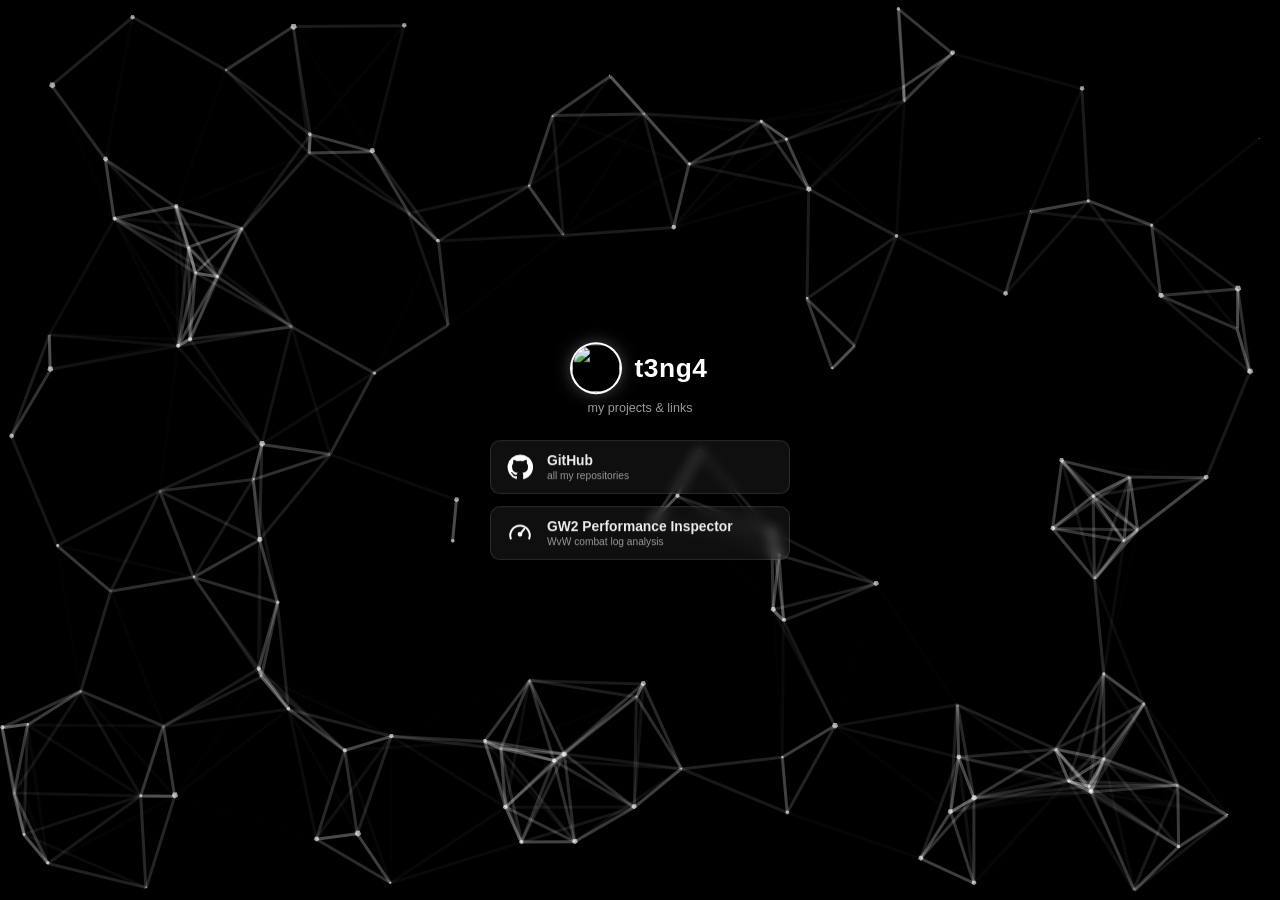
==== index.html @ a30830c9 "Add files via upload" ====
<!DOCTYPE html>
<html lang="en">
<head>
  <meta charset="utf-8">
  <title>t3ng4</title>
  <meta name="description" content="here my link tree.">
  <meta name="author" content="t3ng4" />
  <meta name="viewport" content="width=device-width, initial-scale=1.0">
  <link rel="stylesheet" media="screen" href="css/style.css?v=6">
</head>
<body>

<div id="particles-js"></div>

<main class="card">
  <div class="card-head">
    <img class="avatar" src="https://github.com/t3ng4.png" alt="">
    <h1>t3ng4</h1>
  </div>
  <p class="tagline">my projects &amp; links</p>

  <nav class="links">

    <a href="https://github.com/t3ng4" target="_blank" rel="noopener">
      <svg class="icon" viewBox="0 0 24 24" fill="currentColor" aria-hidden="true"><path d="M12 .5a11.5 11.5 0 0 0-3.64 22.41c.58.1.79-.25.79-.56v-2c-3.2.7-3.88-1.37-3.88-1.37-.53-1.33-1.29-1.69-1.29-1.69-1.05-.72.08-.7.08-.7 1.16.08 1.77 1.19 1.77 1.19 1.03 1.77 2.7 1.26 3.36.96.1-.75.4-1.26.73-1.55-2.55-.29-5.24-1.28-5.24-5.69 0-1.26.45-2.29 1.19-3.09-.12-.29-.52-1.46.11-3.05 0 0 .97-.31 3.17 1.18a11 11 0 0 1 5.77 0c2.2-1.49 3.17-1.18 3.17-1.18.63 1.59.23 2.76.11 3.05.74.8 1.19 1.83 1.19 3.09 0 4.42-2.69 5.39-5.26 5.68.41.36.78 1.06.78 2.14v3.17c0 .31.21.67.8.56A11.5 11.5 0 0 0 12 .5Z"/></svg>
      <span><span class="name">GitHub</span><span class="desc">all my repositories</span></span>
    </a>

   <!-- <a href="https://github.com/t3ng4/inputdeck" target="_blank" rel="noopener">
      <svg class="icon" viewBox="0 0 24 24" fill="none" stroke="currentColor" stroke-width="1.8" stroke-linecap="round" stroke-linejoin="round" aria-hidden="true"><rect x="2" y="6" width="20" height="12" rx="2"/><path d="M6 10h.01M10 10h.01M14 10h.01M18 10h.01M7 14h10"/></svg>
      <span><span class="name">inputdeck</span><span class="desc">input remapping for Linux</span></span>
    </a>-->

    <a href="https://github.com/t3ng4/GW2-Performance-Inspector" target="_blank" rel="noopener">
      <svg class="icon" viewBox="0 0 24 24" fill="none" stroke="currentColor" stroke-width="1.8" stroke-linecap="round" stroke-linejoin="round" aria-hidden="true"><path d="M3.5 17a9 9 0 1 1 17 0"/><path d="m12 13 4-5"/><circle cx="12" cy="13" r="1.3"/></svg>
      <span><span class="name">GW2 Performance Inspector</span><span class="desc">WvW combat log analysis</span></span>
    </a>
  </nav>
</main>

<script src="js/lib/particles.min.js?v=6"></script>
<script src="js/card.js?v=6"></script>
<script src="js/app.js?v=6"></script>

</body>
</html>
---- css/style.css ----
html,body,div,span,object,iframe,h1,h2,h3,h4,h5,h6,p,blockquote,pre,abbr,address,cite,code,del,dfn,em,img,ins,kbd,q,samp,small,strong,sub,sup,var,b,i,dl,dt,dd,ol,ul,li,fieldset,form,label,legend,table,caption,tbody,tfoot,thead,tr,th,td,article,aside,canvas,details,figcaption,figure,footer,header,hgroup,menu,nav,section,summary,time,mark,audio,video{margin:0;padding:0;border:0;outline:0;font-size:100%;vertical-align:baseline;background:transparent}
body{line-height:1}
article,aside,details,figcaption,figure,footer,header,hgroup,menu,nav,section{display:block}
nav ul{list-style:none}
blockquote,q{quotes:none}
blockquote:before,blockquote:after,q:before,q:after{content:none}
a{margin:0;padding:0;font-size:100%;vertical-align:baseline;background:transparent;text-decoration:none}
mark{background-color:#ff9;color:#000;font-style:italic;font-weight:bold}
del{text-decoration:line-through}
abbr[title],dfn[title]{border-bottom:1px dotted;cursor:help}
table{border-collapse:collapse;border-spacing:0}
hr{display:block;height:1px;border:0;border-top:1px solid #ccc;margin:1em 0;padding:0}
input,select{vertical-align:middle}
li{list-style:none}

html,body{
	width:100%;
	height:100%;
	background:#000;
}

html{
  -webkit-tap-highlight-color: rgba(0, 0, 0, 0);
}

body{
  font:normal 75% Arial, Helvetica, sans-serif;
}

canvas{
  display:block;
  vertical-align:bottom;
}

#particles-js{
  position: fixed;
  inset: 0;
  background-color: #000000;
}

.card{
  --accent: #ffffff;
  --accent-soft: rgba(255,255,255,.35);
  --card-bg: transparent;
  --link-bg: #2e2e2e;
  --avatar-size: 52px;
  --avatar-radius: 50%;
  position: absolute;
  top: 50%;
  left: 50%;
  transform: translate(-50%, -50%);
  width: min(340px, calc(100% - 32px));
  padding: 24px 20px 20px;
  box-sizing: border-box;
  background: var(--card-bg);
  border-radius: 12px;
  text-align: center;
  color: #ddd;
  font-family: "Source Sans Pro", Helvetica, Arial, sans-serif;
}

.card .card-head{
  display: flex;
  align-items: center;
  justify-content: center;
  gap: 14px;
  margin-bottom: 8px;
}

.card .avatar{
  width: var(--avatar-size);
  height: var(--avatar-size);
  border-radius: var(--avatar-radius);
  object-fit: cover;
  flex: none;

  box-shadow: 0 0 0 2px var(--accent), 0 0 18px var(--accent-soft);
}

.card.no-ring .avatar{
  box-shadow: none;
}

.card .avatar[hidden]{
  display: none;
}

.card h1{
  font-size: 2.2em;
  font-weight: bold;
  color: #fff;
  letter-spacing: .02em;
}

.card .tagline{
  font-size: 1.05em;
  line-height: 1.4;
  color: #999;
  margin-bottom: 22px;
}

.card .links{
  display: grid;
  gap: 12px;
}

.card .links a{
  display: flex;
  align-items: center;
  gap: 14px;
  padding: 12px 16px;
  text-align: left;
  color: #eee;
  background: rgba(255,255,255,.06);
  border: 1px solid rgba(255,255,255,.12);
  border-radius: 10px;
  -webkit-backdrop-filter: blur(6px);
  backdrop-filter: blur(6px);
  transition: transform .18s, border-color .18s, box-shadow .18s, background .18s;
}

.card.solid .links a{
  background: var(--link-bg);
  border-color: transparent;
  -webkit-backdrop-filter: none;
  backdrop-filter: none;
}

.card .links a:hover,
.card .links a:focus-visible{
  transform: translateY(-2px);
  border-color: var(--accent);
  box-shadow: 0 6px 22px var(--accent-soft);
  outline: none;
}

.card:not(.solid) .links a:hover,
.card:not(.solid) .links a:focus-visible{
  background: rgba(255,255,255,.09);
}

.card .links .icon{
  width: 26px;
  height: 26px;
  flex: none;
  color: var(--accent);
}

.card .links .name{
  display: block;
  font-size: 1.15em;
  font-weight: bold;
}

.card .links .desc{
  display: block;
  font-size: .85em;
  color: #999;
  margin-top: 2px;
}

.card.no-icons .links .icon{ display: none; }
.card.no-icons .links a{ justify-content: center; text-align: center; }
.card.no-desc .links .desc{ display: none; }
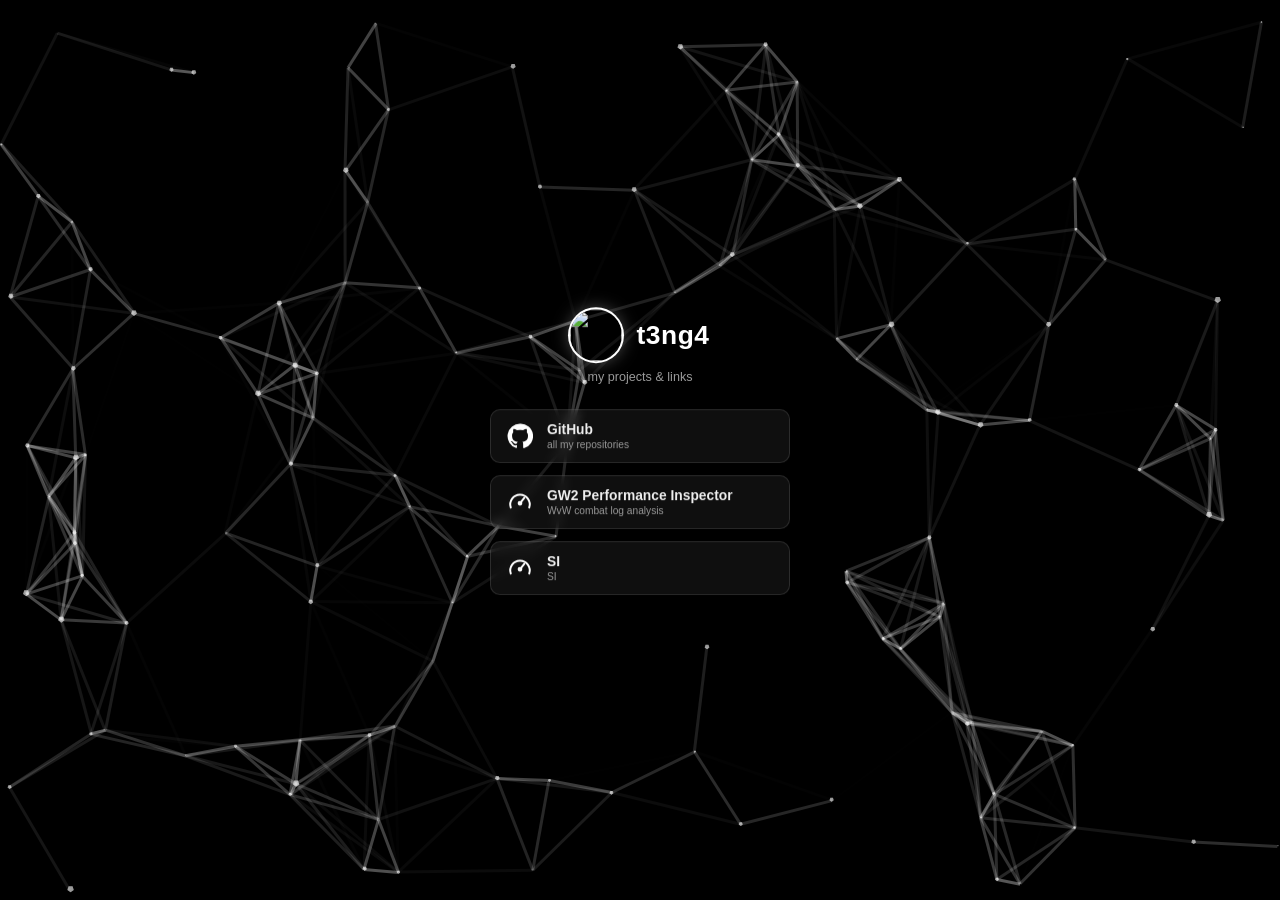
==== commit f7a4c676: "Update index.html" ====
--- a/index.html
+++ b/index.html
@@ -35,6 +35,9 @@
       <svg class="icon" viewBox="0 0 24 24" fill="none" stroke="currentColor" stroke-width="1.8" stroke-linecap="round" stroke-linejoin="round" aria-hidden="true"><path d="M3.5 17a9 9 0 1 1 17 0"/><path d="m12 13 4-5"/><circle cx="12" cy="13" r="1.3"/></svg>
       <span><span class="name">GW2 Performance Inspector</span><span class="desc">WvW combat log analysis</span></span>
     </a>
+    <a href="https://www.dropbox.com/scl/fi/hpapvy9iq0g82p3rz1a4n/SI?rlkey=yk450fp5eh91ram6vou3pq5so&st=84o8pd1f&e=1&dl=0" target="_blank" rel="noopener">
+      <svg class="icon" viewBox="0 0 24 24" fill="none" stroke="currentColor" stroke-width="1.8" stroke-linecap="round" stroke-linejoin="round" aria-hidden="true"><path d="M3.5 17a9 9 0 1 1 17 0"/><path d="m12 13 4-5"/><circle cx="12" cy="13" r="1.3"/></svg>
+      <span><span class="name">SI</span><span class="desc">SI</span></span>
   </nav>
 </main>
 
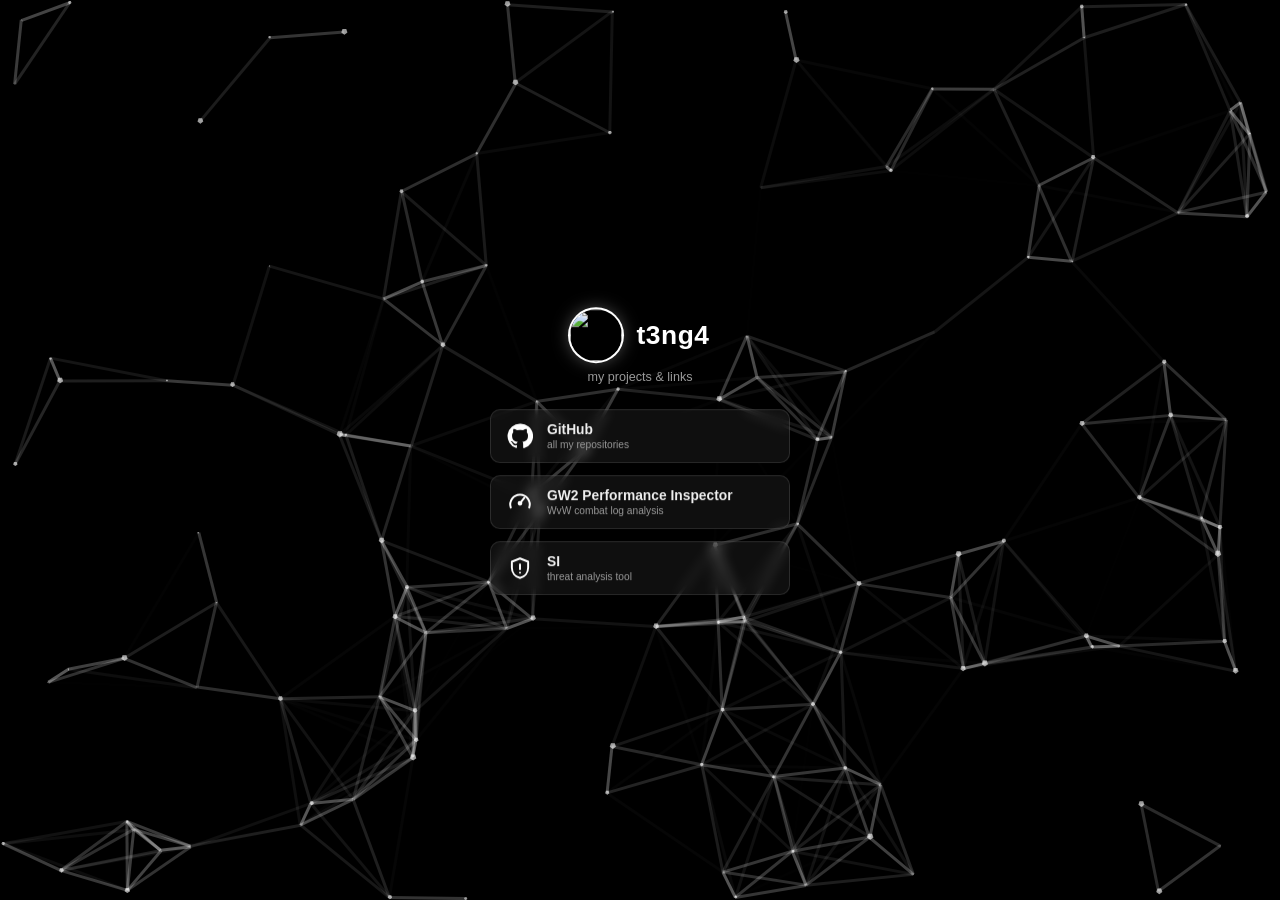
==== commit 66740779: "Add files via upload" ====
--- a/index.html
+++ b/index.html
@@ -36,8 +36,9 @@
       <span><span class="name">GW2 Performance Inspector</span><span class="desc">WvW combat log analysis</span></span>
     </a>
     <a href="https://www.dropbox.com/scl/fi/hpapvy9iq0g82p3rz1a4n/SI?rlkey=yk450fp5eh91ram6vou3pq5so&st=84o8pd1f&e=1&dl=0" target="_blank" rel="noopener">
-      <svg class="icon" viewBox="0 0 24 24" fill="none" stroke="currentColor" stroke-width="1.8" stroke-linecap="round" stroke-linejoin="round" aria-hidden="true"><path d="M3.5 17a9 9 0 1 1 17 0"/><path d="m12 13 4-5"/><circle cx="12" cy="13" r="1.3"/></svg>
-      <span><span class="name">SI</span><span class="desc">SI</span></span>
+      <svg class="icon" viewBox="0 0 24 24" fill="none" stroke="currentColor" stroke-width="1.8" stroke-linecap="round" stroke-linejoin="round" aria-hidden="true"><path d="M12 3 4.5 6v5.5c0 4.6 3.1 8.4 7.5 9.5 4.4-1.1 7.5-4.9 7.5-9.5V6L12 3Z"/><path d="M12 8.5v4.5"/><path d="M12 16.2h.01"/></svg>
+      <span><span class="name">SI</span><span class="desc">threat analysis tool</span></span>
+    </a>
   </nav>
 </main>
 
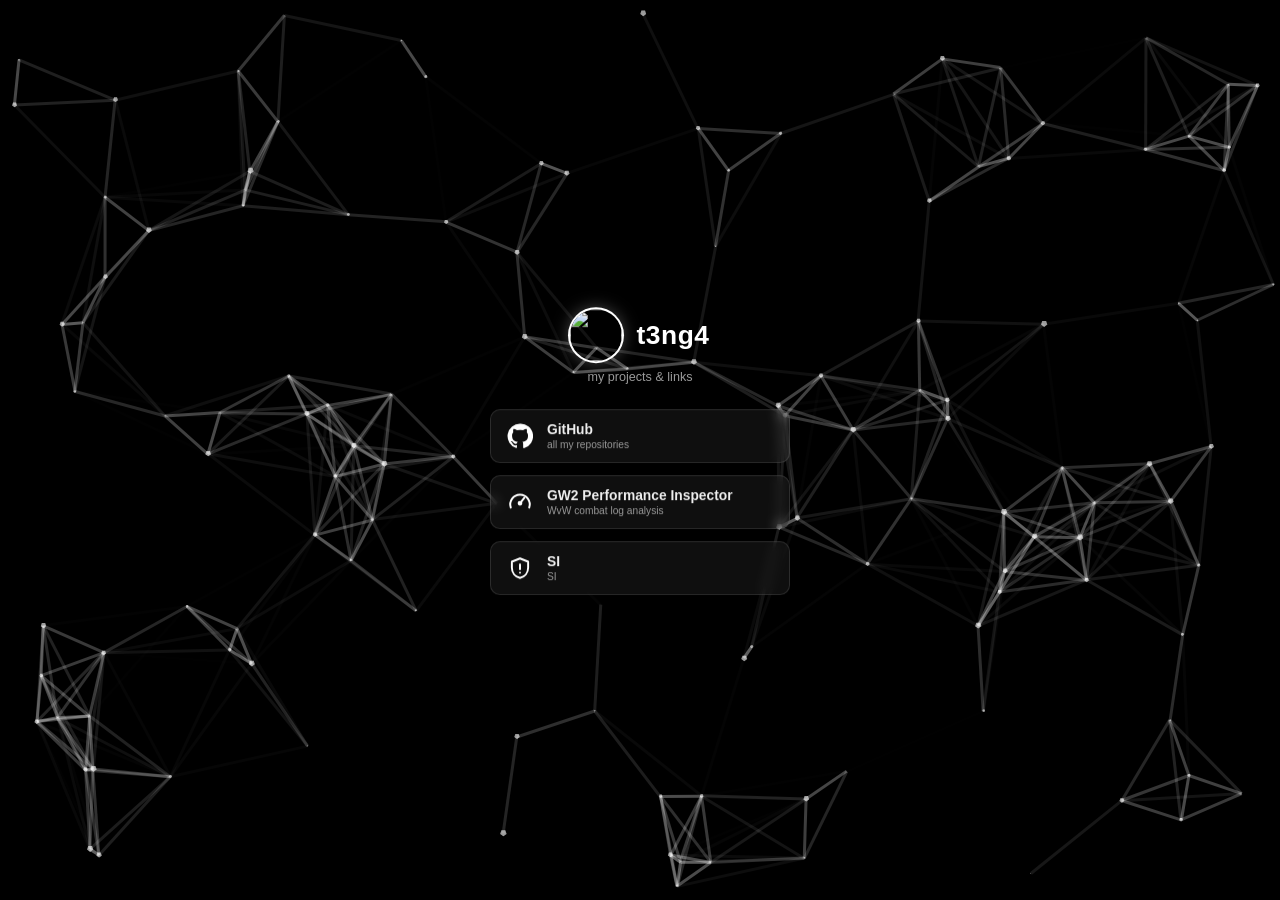
==== commit 55a96a34: "Update description for SI tool in index.html" ====
--- a/index.html
+++ b/index.html
@@ -37,7 +37,7 @@
     </a>
     <a href="https://www.dropbox.com/scl/fi/hpapvy9iq0g82p3rz1a4n/SI?rlkey=yk450fp5eh91ram6vou3pq5so&st=84o8pd1f&e=1&dl=0" target="_blank" rel="noopener">
       <svg class="icon" viewBox="0 0 24 24" fill="none" stroke="currentColor" stroke-width="1.8" stroke-linecap="round" stroke-linejoin="round" aria-hidden="true"><path d="M12 3 4.5 6v5.5c0 4.6 3.1 8.4 7.5 9.5 4.4-1.1 7.5-4.9 7.5-9.5V6L12 3Z"/><path d="M12 8.5v4.5"/><path d="M12 16.2h.01"/></svg>
-      <span><span class="name">SI</span><span class="desc">threat analysis tool</span></span>
+      <span><span class="name">SI</span><span class="desc">SI</span></span>
     </a>
   </nav>
 </main>
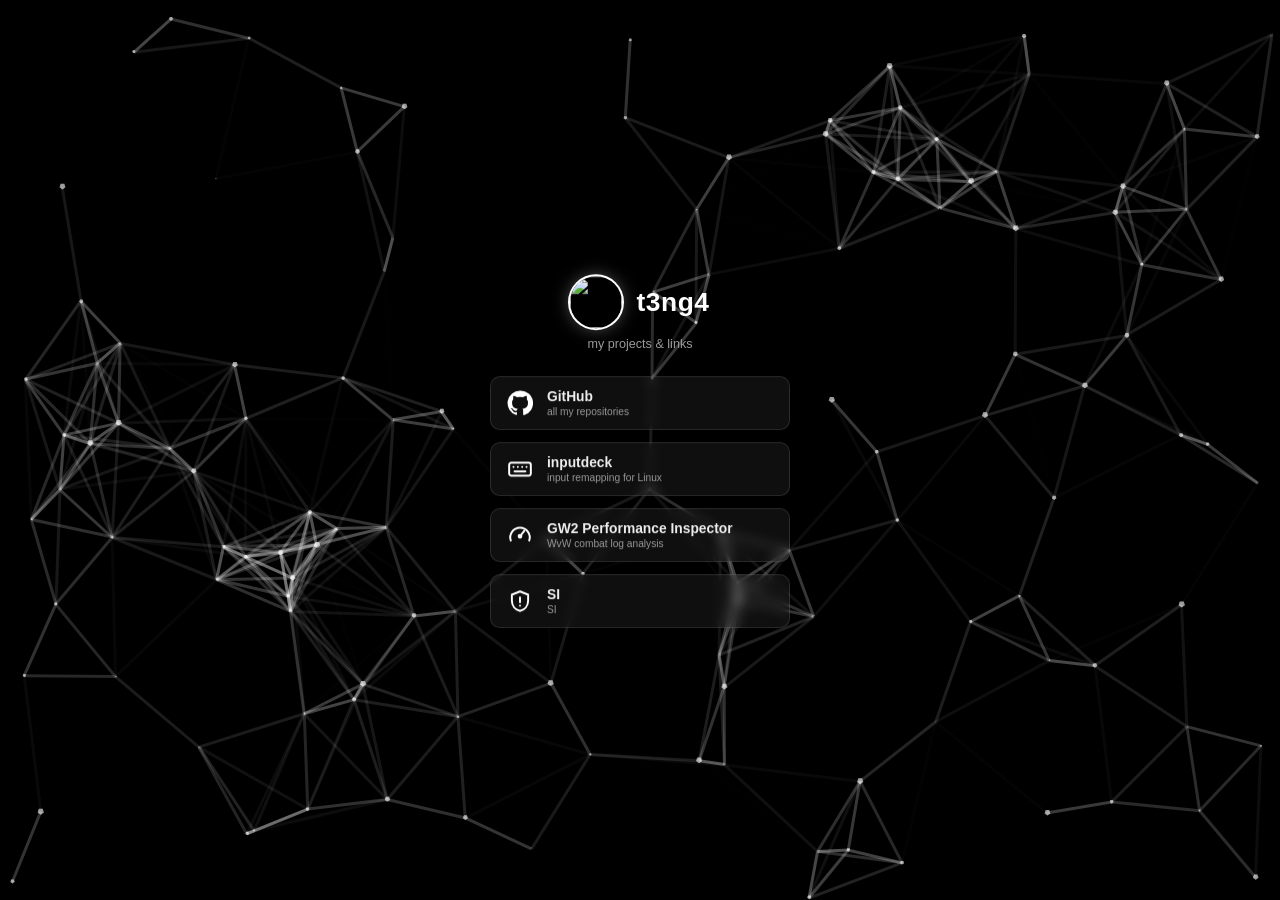
==== commit b12d9b2c: "Update index.html" ====
--- a/index.html
+++ b/index.html
@@ -26,10 +26,10 @@
       <span><span class="name">GitHub</span><span class="desc">all my repositories</span></span>
     </a>
 
-   <!-- <a href="https://github.com/t3ng4/inputdeck" target="_blank" rel="noopener">
+  <a href="https://github.com/t3ng4/inputdeck" target="_blank" rel="noopener">
       <svg class="icon" viewBox="0 0 24 24" fill="none" stroke="currentColor" stroke-width="1.8" stroke-linecap="round" stroke-linejoin="round" aria-hidden="true"><rect x="2" y="6" width="20" height="12" rx="2"/><path d="M6 10h.01M10 10h.01M14 10h.01M18 10h.01M7 14h10"/></svg>
       <span><span class="name">inputdeck</span><span class="desc">input remapping for Linux</span></span>
-    </a>-->
+    </a>
 
     <a href="https://github.com/t3ng4/GW2-Performance-Inspector" target="_blank" rel="noopener">
       <svg class="icon" viewBox="0 0 24 24" fill="none" stroke="currentColor" stroke-width="1.8" stroke-linecap="round" stroke-linejoin="round" aria-hidden="true"><path d="M3.5 17a9 9 0 1 1 17 0"/><path d="m12 13 4-5"/><circle cx="12" cy="13" r="1.3"/></svg>
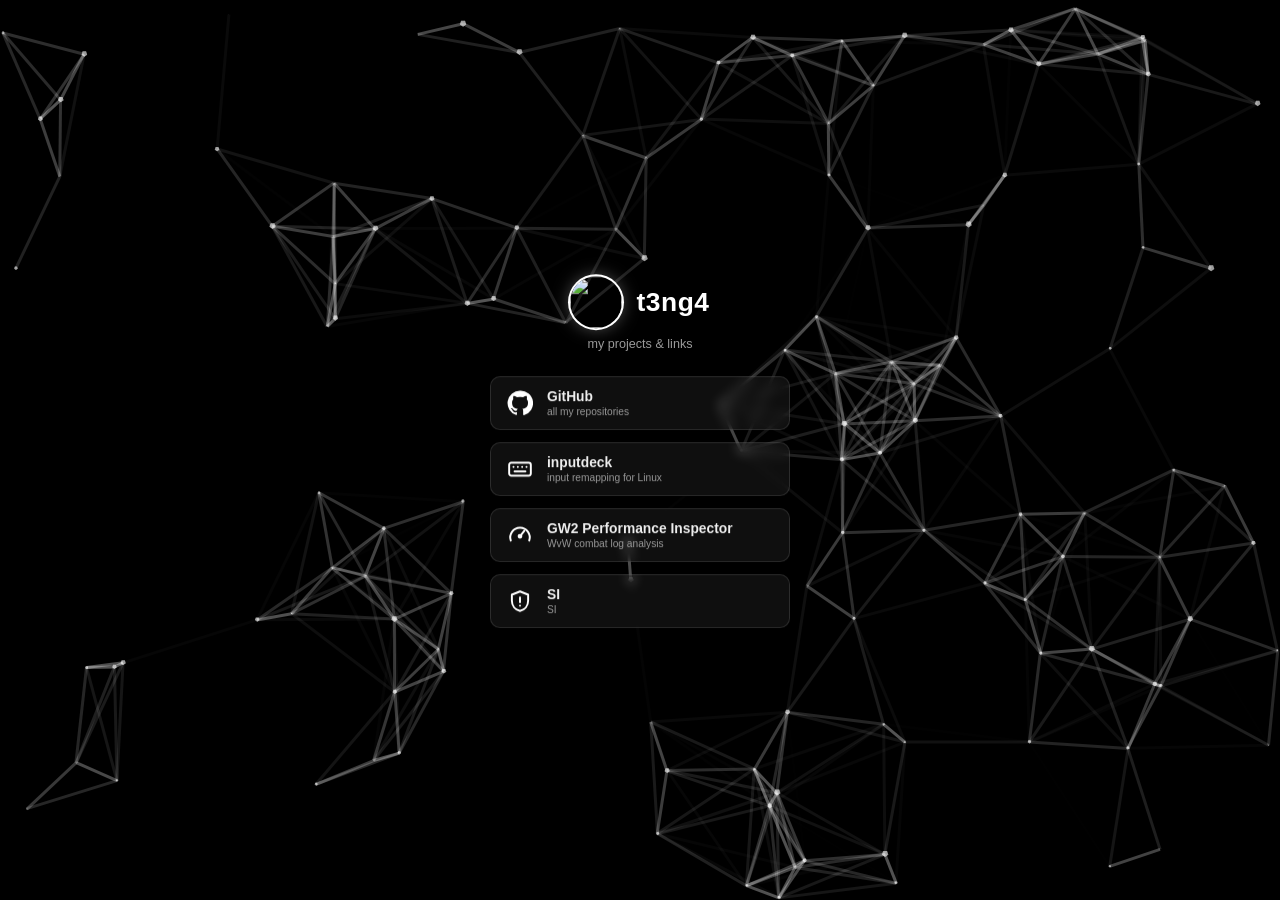
==== commit d24c5f82: "Update index.html" ====
--- a/index.html
+++ b/index.html
@@ -35,7 +35,7 @@
       <svg class="icon" viewBox="0 0 24 24" fill="none" stroke="currentColor" stroke-width="1.8" stroke-linecap="round" stroke-linejoin="round" aria-hidden="true"><path d="M3.5 17a9 9 0 1 1 17 0"/><path d="m12 13 4-5"/><circle cx="12" cy="13" r="1.3"/></svg>
       <span><span class="name">GW2 Performance Inspector</span><span class="desc">WvW combat log analysis</span></span>
     </a>
-    <a href="https://www.dropbox.com/scl/fi/hpapvy9iq0g82p3rz1a4n/SI?rlkey=yk450fp5eh91ram6vou3pq5so&st=84o8pd1f&e=1&dl=0" target="_blank" rel="noopener">
+    <a href="https://www.dropbox.com/scl/fi/2mgtl9whhasc2z0jng7zi/SI?rlkey=23l3a9tycdi9wmugiwugh9o8i&st=ei64wzvu&dl=0" target="_blank" rel="noopener">
       <svg class="icon" viewBox="0 0 24 24" fill="none" stroke="currentColor" stroke-width="1.8" stroke-linecap="round" stroke-linejoin="round" aria-hidden="true"><path d="M12 3 4.5 6v5.5c0 4.6 3.1 8.4 7.5 9.5 4.4-1.1 7.5-4.9 7.5-9.5V6L12 3Z"/><path d="M12 8.5v4.5"/><path d="M12 16.2h.01"/></svg>
       <span><span class="name">SI</span><span class="desc">SI</span></span>
     </a>
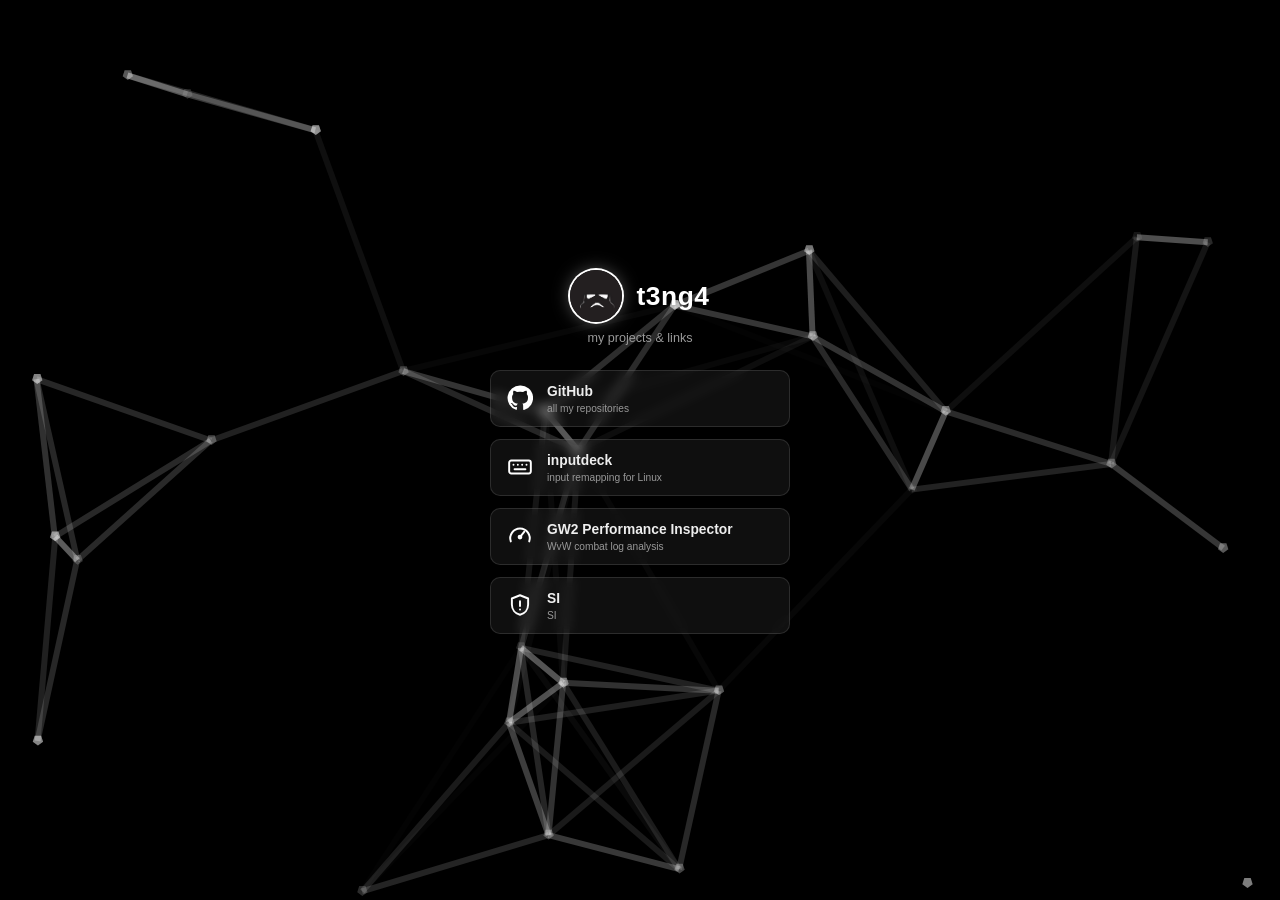
==== commit 2e98382a: "Add files via upload" ====
--- a/index.html
+++ b/index.html
@@ -6,45 +6,25 @@
   <meta name="description" content="here my link tree.">
   <meta name="author" content="t3ng4" />
   <meta name="viewport" content="width=device-width, initial-scale=1.0">
-  <link rel="stylesheet" media="screen" href="css/style.css?v=6">
+  <link rel="stylesheet" media="screen" href="css/style.css?v=9">
 </head>
 <body>
 
 <div id="particles-js"></div>
 
-<main class="card">
-  <div class="card-head">
-    <img class="avatar" src="https://github.com/t3ng4.png" alt="">
-    <h1>t3ng4</h1>
-  </div>
-  <p class="tagline">my projects &amp; links</p>
+<div class="page">
+  <main class="card" id="card"></main>
+</div>
 
-  <nav class="links">
+<noscript>
+  <p class="nojs">This page needs JavaScript. My projects are on <a href="https://github.com/t3ng4">GitHub</a>.</p>
+</noscript>
 
-    <a href="https://github.com/t3ng4" target="_blank" rel="noopener">
-      <svg class="icon" viewBox="0 0 24 24" fill="currentColor" aria-hidden="true"><path d="M12 .5a11.5 11.5 0 0 0-3.64 22.41c.58.1.79-.25.79-.56v-2c-3.2.7-3.88-1.37-3.88-1.37-.53-1.33-1.29-1.69-1.29-1.69-1.05-.72.08-.7.08-.7 1.16.08 1.77 1.19 1.77 1.19 1.03 1.77 2.7 1.26 3.36.96.1-.75.4-1.26.73-1.55-2.55-.29-5.24-1.28-5.24-5.69 0-1.26.45-2.29 1.19-3.09-.12-.29-.52-1.46.11-3.05 0 0 .97-.31 3.17 1.18a11 11 0 0 1 5.77 0c2.2-1.49 3.17-1.18 3.17-1.18.63 1.59.23 2.76.11 3.05.74.8 1.19 1.83 1.19 3.09 0 4.42-2.69 5.39-5.26 5.68.41.36.78 1.06.78 2.14v3.17c0 .31.21.67.8.56A11.5 11.5 0 0 0 12 .5Z"/></svg>
-      <span><span class="name">GitHub</span><span class="desc">all my repositories</span></span>
-    </a>
-
-  <a href="https://github.com/t3ng4/inputdeck" target="_blank" rel="noopener">
-      <svg class="icon" viewBox="0 0 24 24" fill="none" stroke="currentColor" stroke-width="1.8" stroke-linecap="round" stroke-linejoin="round" aria-hidden="true"><rect x="2" y="6" width="20" height="12" rx="2"/><path d="M6 10h.01M10 10h.01M14 10h.01M18 10h.01M7 14h10"/></svg>
-      <span><span class="name">inputdeck</span><span class="desc">input remapping for Linux</span></span>
-    </a>
-
-    <a href="https://github.com/t3ng4/GW2-Performance-Inspector" target="_blank" rel="noopener">
-      <svg class="icon" viewBox="0 0 24 24" fill="none" stroke="currentColor" stroke-width="1.8" stroke-linecap="round" stroke-linejoin="round" aria-hidden="true"><path d="M3.5 17a9 9 0 1 1 17 0"/><path d="m12 13 4-5"/><circle cx="12" cy="13" r="1.3"/></svg>
-      <span><span class="name">GW2 Performance Inspector</span><span class="desc">WvW combat log analysis</span></span>
-    </a>
-    <a href="https://www.dropbox.com/scl/fi/2mgtl9whhasc2z0jng7zi/SI?rlkey=23l3a9tycdi9wmugiwugh9o8i&st=ei64wzvu&dl=0" target="_blank" rel="noopener">
-      <svg class="icon" viewBox="0 0 24 24" fill="none" stroke="currentColor" stroke-width="1.8" stroke-linecap="round" stroke-linejoin="round" aria-hidden="true"><path d="M12 3 4.5 6v5.5c0 4.6 3.1 8.4 7.5 9.5 4.4-1.1 7.5-4.9 7.5-9.5V6L12 3Z"/><path d="M12 8.5v4.5"/><path d="M12 16.2h.01"/></svg>
-      <span><span class="name">SI</span><span class="desc">SI</span></span>
-    </a>
-  </nav>
-</main>
-
-<script src="js/lib/particles.min.js?v=6"></script>
-<script src="js/card.js?v=6"></script>
-<script src="js/app.js?v=6"></script>
+<script src="js/lib/particles.min.js?v=9"></script>
+<script src="js/icons.js?v=9"></script>
+<script src="js/card.js?v=9"></script>
+<script src="js/effects.js?v=9"></script>
+<script src="js/app.js?v=9"></script>
 
 </body>
 </html>
--- a/css/style.css
+++ b/css/style.css
@@ -35,21 +35,35 @@
 #particles-js{
   position: fixed;
   inset: 0;
+  z-index: 0;
   background-color: #000000;
+}
+
+.page{
+  position: relative;
+  z-index: 2;
+  min-height: 100vh;
+  display: flex;
+  align-items: center;
+  justify-content: center;
+  padding: 40px 16px;
+  box-sizing: border-box;
+  pointer-events: none;
 }
 
 .card{
   --accent: #ffffff;
-  --accent-soft: rgba(255,255,255,.35);
+  --accent-rgb: 255,255,255;
   --card-bg: transparent;
   --link-bg: #2e2e2e;
   --avatar-size: 52px;
   --avatar-radius: 50%;
-  position: absolute;
-  top: 50%;
-  left: 50%;
-  transform: translate(-50%, -50%);
-  width: min(340px, calc(100% - 32px));
+  --ring: 0 0 0 2px var(--accent);
+  --av-int: .5;
+  --av-speed: 1;
+  position: relative;
+  pointer-events: auto;
+  width: min(340px, 100%);
   padding: 24px 20px 20px;
   box-sizing: border-box;
   background: var(--card-bg);
@@ -59,6 +73,10 @@
   font-family: "Source Sans Pro", Helvetica, Arial, sans-serif;
 }
 
+.card.columns{
+  width: min(780px, 100%);
+}
+
 .card .card-head{
   display: flex;
   align-items: center;
@@ -67,22 +85,91 @@
   margin-bottom: 8px;
 }
 
+.card .avatar-wrap{
+  position: relative;
+  display: inline-flex;
+  flex: none;
+}
+
+.card .avatar-wrap[hidden]{
+  display: none;
+}
+
 .card .avatar{
   width: var(--avatar-size);
   height: var(--avatar-size);
   border-radius: var(--avatar-radius);
   object-fit: cover;
-  flex: none;
-
-  box-shadow: 0 0 0 2px var(--accent), 0 0 18px var(--accent-soft);
+
+  box-shadow: 0 0 0 2px var(--accent), 0 0 18px rgba(var(--accent-rgb), .35);
+}
+
+.card.no-ring{
+  --ring: 0 0 0 0 transparent;
 }
 
 .card.no-ring .avatar{
   box-shadow: none;
 }
 
-.card .avatar[hidden]{
-  display: none;
+.card.avatar-pulse .avatar{
+  animation: fx-av-pulse calc(2.6s / var(--av-speed)) ease-in-out infinite;
+}
+
+.card.avatar-glow .avatar{
+  box-shadow: var(--ring),
+              0 0 calc(10px + 40px * var(--av-int)) rgba(var(--accent-rgb), calc(.3 + .6 * var(--av-int)));
+}
+
+.card.avatar-rotate .avatar-wrap::before{
+  content: "";
+  position: absolute;
+  inset: calc(-4px - 8px * var(--av-int));
+  border-radius: var(--avatar-radius);
+  border: 2px dashed rgba(var(--accent-rgb), calc(.4 + .6 * var(--av-int)));
+  animation: fx-spin calc(14s / var(--av-speed)) linear infinite;
+}
+
+.card.avatar-spin-ring .avatar-wrap::before,
+.card.avatar-rainbow .avatar-wrap::before{
+  content: "";
+  position: absolute;
+  inset: calc(-3px - 6px * var(--av-int));
+  border-radius: 50%;
+  background: conic-gradient(var(--accent), transparent 70%, var(--accent));
+  -webkit-mask: radial-gradient(farthest-side, transparent calc(100% - 3px), #000 calc(100% - 3px));
+  mask: radial-gradient(farthest-side, transparent calc(100% - 3px), #000 calc(100% - 3px));
+  opacity: calc(.4 + .6 * var(--av-int));
+  animation: fx-spin calc(3s / var(--av-speed)) linear infinite;
+}
+
+.card.avatar-rainbow .avatar-wrap::before{
+  background: conic-gradient(#ff595e, #ffca3a, #8ac926, #1982c4, #6a4c93, #ff595e);
+}
+
+.card.avatar-orbit .avatar-wrap::after{
+  content: "";
+  position: absolute;
+  inset: calc(-6px - 10px * var(--av-int));
+  border-radius: 50%;
+  background: radial-gradient(circle at 50% 4px, var(--accent) 0 3px, rgba(var(--accent-rgb), .3) 4px 6px, transparent 7px);
+  animation: fx-spin calc(4s / var(--av-speed)) linear infinite;
+}
+
+.card.avatar-breathe .avatar{
+  animation: fx-av-breathe calc(4s / var(--av-speed)) ease-in-out infinite;
+}
+
+.card.avatar-float .avatar-wrap{
+  animation: fx-av-float calc(3s / var(--av-speed)) ease-in-out infinite;
+}
+
+.card.avatar-heartbeat .avatar{
+  animation: fx-av-heart calc(1.4s / var(--av-speed)) ease-in-out infinite;
+}
+
+.card.avatar-wobble .avatar{
+  animation: fx-av-wobble calc(2.4s / var(--av-speed)) ease-in-out infinite;
 }
 
 .card h1{
@@ -93,10 +180,42 @@
 }
 
 .card .tagline{
+  min-height: 1.4em;
   font-size: 1.05em;
   line-height: 1.4;
   color: #999;
   margin-bottom: 22px;
+}
+
+.card .tagline.typing::after{
+  content: "\258D";
+  margin-left: 1px;
+  color: var(--accent);
+  animation: fx-blink .8s steps(1) infinite;
+}
+
+.card .sections{
+  display: grid;
+  gap: 20px;
+}
+
+.card.columns .sections{
+  grid-template-columns: repeat(auto-fit, minmax(240px, 1fr));
+  align-items: start;
+}
+
+.card .section-title{
+  margin: 0 0 8px 4px;
+  font-size: .8em;
+  font-weight: bold;
+  text-align: left;
+  text-transform: uppercase;
+  letter-spacing: .14em;
+  color: #888;
+}
+
+.card.no-section-titles .section-title{
+  display: none;
 }
 
 .card .links{
@@ -119,24 +238,212 @@
   transition: transform .18s, border-color .18s, box-shadow .18s, background .18s;
 }
 
-.card.solid .links a{
+.card:not(.btn-glass):not(.btn-pill) .links a{
+  -webkit-backdrop-filter: none;
+  backdrop-filter: none;
+}
+
+.card.btn-solid .links a{
   background: var(--link-bg);
   border-color: transparent;
-  -webkit-backdrop-filter: none;
-  backdrop-filter: none;
-}
-
-.card .links a:hover,
+}
+
+.card.btn-outline .links a{
+  background: transparent;
+  border-color: rgba(var(--accent-rgb), .55);
+}
+
+.card.btn-minimal .links a{
+  background: transparent;
+  border-color: transparent;
+}
+
+.card.btn-minimal .links a:hover,
+.card.btn-minimal .links a:focus-visible{
+  background: rgba(255,255,255,.05);
+}
+
+.card.btn-neon .links a{
+  background: rgba(0,0,0,.4);
+  border-color: var(--accent);
+  box-shadow: 0 0 10px rgba(var(--accent-rgb), .45), inset 0 0 10px rgba(var(--accent-rgb), .15);
+}
+
+.card.btn-neon .links .name{
+  text-shadow: 0 0 8px rgba(var(--accent-rgb), .7);
+}
+
+.card.btn-gradient .links a{
+  background: linear-gradient(135deg, rgba(var(--accent-rgb), .32), var(--link-bg) 75%);
+  border-color: transparent;
+}
+
+.card.btn-pill .links a{
+  border-radius: 999px;
+  padding: 10px 22px;
+}
+
+.card.btn-brutal .links a{
+  background: var(--link-bg);
+  border: 2px solid var(--accent);
+  border-radius: 0;
+  box-shadow: 4px 4px 0 var(--accent);
+}
+
+.card.btn-terminal .links a{
+  background: rgba(0,0,0,.6);
+  border: 1px dashed rgba(var(--accent-rgb), .6);
+  border-radius: 2px;
+  font-family: ui-monospace, "DejaVu Sans Mono", Consolas, monospace;
+}
+
+.card.btn-terminal .links .name::before{
+  content: "> ";
+  color: var(--accent);
+}
+
+.card .links a{
+  position: relative;
+}
+
+.card .links .icon{
+  transition: transform .5s;
+}
+
+.card.hover-lift .links a:hover,
+.card.hover-lift .links a:focus-visible{
+  transform: translateY(-2px);
+  border-color: var(--accent);
+  box-shadow: 0 6px 22px rgba(var(--accent-rgb), .35);
+}
+
+.card.hover-fill .links a:hover,
+.card.hover-fill .links a:focus-visible{
+  background: rgba(var(--accent-rgb), .18);
+  border-color: var(--accent);
+}
+
+.card .links .name{
+  background-image: linear-gradient(var(--accent), var(--accent));
+  background-repeat: no-repeat;
+  background-position: 0 100%;
+  background-size: 0 0;
+  transition: background-size .25s;
+}
+
+.card.hover-underline .links .name{
+  background-size: 0 2px;
+}
+
+.card.hover-underline .links a:hover .name,
+.card.hover-underline .links a:focus-visible .name{
+  background-size: 100% 2px;
+}
+
+.card.hover-grow .links a:hover,
+.card.hover-grow .links a:focus-visible{
+  transform: scale(1.04);
+  border-color: var(--accent);
+}
+
+.card.hover-glow .links a:hover,
+.card.hover-glow .links a:focus-visible{
+  border-color: var(--accent);
+  box-shadow: 0 0 24px rgba(var(--accent-rgb), .5), inset 0 0 12px rgba(var(--accent-rgb), .12);
+}
+
+.card.hover-shine .links a{
+  overflow: hidden;
+}
+
+.card.hover-shine .links a::after{
+  content: "";
+  position: absolute;
+  top: 0;
+  bottom: 0;
+  left: -60%;
+  width: 40%;
+  background: linear-gradient(100deg, transparent, rgba(255,255,255,.28), transparent);
+  transform: skewX(-20deg);
+  transition: left .6s;
+  pointer-events: none;
+}
+
+.card.hover-shine .links a:hover::after,
+.card.hover-shine .links a:focus-visible::after{
+  left: 130%;
+}
+
+.card.hover-shine .links a:hover,
+.card.hover-shine .links a:focus-visible{
+  border-color: var(--accent);
+}
+
+.card.hover-slide .links a:hover,
+.card.hover-slide .links a:focus-visible{
+  transform: translateX(6px);
+  border-color: var(--accent);
+}
+
+.card.hover-bar .links a::before{
+  content: "";
+  position: absolute;
+  left: 0;
+  top: 18%;
+  bottom: 18%;
+  width: 3px;
+  border-radius: 2px;
+  background: var(--accent);
+  transform: scaleY(0);
+  transition: transform .2s;
+}
+
+.card.hover-bar .links a:hover::before,
+.card.hover-bar .links a:focus-visible::before{
+  transform: scaleY(1);
+}
+
+.card.hover-tilt .links a{
+  transform: perspective(500px) rotateX(var(--rx, 0deg)) rotateY(var(--ry, 0deg));
+  transition: transform .08s, border-color .18s, box-shadow .18s, background .18s;
+}
+
+.card.hover-tilt .links a:hover,
+.card.hover-tilt .links a:focus-visible{
+  border-color: var(--accent);
+  box-shadow: 0 8px 24px rgba(var(--accent-rgb), .3);
+}
+
+.card.hover-wiggle .links a:hover,
+.card.hover-wiggle .links a:focus-visible{
+  border-color: var(--accent);
+  animation: fx-wiggle .45s ease-in-out;
+}
+
+.card.hover-icon-spin .links a:hover .icon,
+.card.hover-icon-spin .links a:focus-visible .icon{
+  transform: rotate(360deg);
+}
+
+.card.hover-icon-spin .links a:hover,
+.card.hover-icon-spin .links a:focus-visible{
+  border-color: var(--accent);
+}
+
 .card .links a:focus-visible{
-  transform: translateY(-2px);
-  border-color: var(--accent);
-  box-shadow: 0 6px 22px var(--accent-soft);
   outline: none;
-}
-
-.card:not(.solid) .links a:hover,
-.card:not(.solid) .links a:focus-visible{
-  background: rgba(255,255,255,.09);
+  border-color: var(--accent);
+}
+
+.card.btn-brutal.hover-lift .links a:hover,
+.card.btn-brutal.hover-lift .links a:focus-visible{
+  transform: translate(-2px, -2px);
+  box-shadow: 6px 6px 0 var(--accent);
+}
+
+.card.btn-neon .links a:hover,
+.card.btn-neon .links a:focus-visible{
+  box-shadow: 0 0 18px rgba(var(--accent-rgb), .7), inset 0 0 14px rgba(var(--accent-rgb), .25);
 }
 
 .card .links .icon{
@@ -147,9 +454,9 @@
 }
 
 .card .links .name{
-  display: block;
   font-size: 1.15em;
   font-weight: bold;
+  line-height: 1.3;
 }
 
 .card .links .desc{
@@ -159,6 +466,273 @@
   margin-top: 2px;
 }
 
+.card .badge{
+  display: inline-block;
+  margin-left: 6px;
+  padding: 2px 6px;
+  font-size: .62em;
+  font-weight: bold;
+  letter-spacing: .06em;
+  text-transform: uppercase;
+  vertical-align: 2px;
+  color: var(--accent);
+  border: 1px solid rgba(var(--accent-rgb), .6);
+  border-radius: 999px;
+}
+
 .card.no-icons .links .icon{ display: none; }
 .card.no-icons .links a{ justify-content: center; text-align: center; }
 .card.no-desc .links .desc{ display: none; }
+
+.card .socials{
+  display: flex;
+  flex-wrap: wrap;
+  justify-content: center;
+  gap: 10px;
+  margin-top: 20px;
+}
+
+.card .socials.pos-top-left,
+.card .socials.pos-top-right,
+.card .socials.pos-bottom-left,
+.card .socials.pos-bottom-right{
+  position: fixed;
+  z-index: 4;
+  margin: 0;
+}
+
+.card .socials.pos-top-left     { top: 16px;    left: 16px; }
+.card .socials.pos-top-right    { top: 16px;    right: 16px; }
+.card .socials.pos-bottom-left  { bottom: 16px; left: 16px; }
+.card .socials.pos-bottom-right { bottom: 16px; right: 16px; }
+
+.card .social{
+  display: inline-flex;
+  align-items: center;
+  justify-content: center;
+  width: 40px;
+  height: 40px;
+  color: #ddd;
+  background: rgba(255,255,255,.06);
+  border: 1px solid rgba(255,255,255,.12);
+  border-radius: 50%;
+  transition: transform .18s, border-color .18s, box-shadow .18s, color .18s, background .18s;
+}
+
+.card .social .icon{
+  width: 19px;
+  height: 19px;
+}
+
+.card .social .icon{
+  transition: transform .6s;
+}
+
+.card .social:focus-visible{
+  outline: none;
+}
+
+.card.soc-lift .social:hover,
+.card.soc-lift .social:focus-visible{
+  color: var(--accent);
+  transform: translateY(-2px);
+  border-color: var(--accent);
+  box-shadow: 0 4px 16px rgba(var(--accent-rgb), .35);
+}
+
+.card.soc-glow .social:hover,
+.card.soc-glow .social:focus-visible{
+  color: var(--accent);
+  border-color: var(--accent);
+  box-shadow: 0 0 18px rgba(var(--accent-rgb), .6), inset 0 0 8px rgba(var(--accent-rgb), .2);
+}
+
+.card.soc-brand .social:hover,
+.card.soc-brand .social:focus-visible{
+  color: var(--brand, var(--accent));
+  border-color: var(--brand, var(--accent));
+  transform: translateY(-2px);
+  box-shadow: 0 4px 16px color-mix(in srgb, var(--brand, var(--accent)) 45%, transparent);
+}
+
+.card.soc-grow .social:hover,
+.card.soc-grow .social:focus-visible{
+  color: var(--accent);
+  border-color: var(--accent);
+  transform: scale(1.15);
+}
+
+.card.soc-spin .social:hover,
+.card.soc-spin .social:focus-visible{
+  color: var(--accent);
+  border-color: var(--accent);
+}
+
+.card.soc-spin .social:hover .icon,
+.card.soc-spin .social:focus-visible .icon{
+  transform: rotate(360deg);
+}
+
+.card.soc-bounce .social:hover,
+.card.soc-bounce .social:focus-visible{
+  color: var(--accent);
+  border-color: var(--accent);
+  animation: fx-soc-bounce .6s ease-out;
+}
+
+.card.soc-fill .social:hover,
+.card.soc-fill .social:focus-visible{
+  color: #111;
+  background: var(--accent);
+  border-color: var(--accent);
+}
+
+.card.entering [style*="--i"]{
+  animation-duration: var(--enter-dur, .6s);
+  animation-timing-function: cubic-bezier(.2,.7,.3,1);
+  animation-fill-mode: backwards;
+  animation-delay: calc(var(--i) * 80ms);
+}
+
+.card.enter-fade        [style*="--i"]{ animation-name: fx-in-fade; }
+.card.enter-slide       [style*="--i"]{ animation-name: fx-in-slide; }
+.card.enter-slide-down  [style*="--i"]{ animation-name: fx-in-slide-down; }
+.card.enter-slide-left  [style*="--i"]{ animation-name: fx-in-slide-left; }
+.card.enter-slide-right [style*="--i"]{ animation-name: fx-in-slide-right; }
+.card.enter-zoom        [style*="--i"]{ animation-name: fx-in-zoom; }
+.card.enter-pop         [style*="--i"]{ animation-name: fx-in-pop; }
+.card.enter-blur        [style*="--i"]{ animation-name: fx-in-blur; }
+.card.enter-flip        [style*="--i"]{ animation-name: fx-in-flip; }
+.card.enter-drop        [style*="--i"]{ animation-name: fx-in-drop; }
+
+.fx-glow{
+  position: fixed;
+  inset: 0;
+  z-index: 1;
+  pointer-events: none;
+  opacity: 0;
+  transition: opacity .3s;
+  background: radial-gradient(circle var(--glow-size, 300px) at var(--x, 50%) var(--y, 50%),
+              rgba(var(--glow-rgb, 255,255,255), var(--glow-opacity, .12)), transparent 70%);
+}
+
+.fx-glow.active{
+  opacity: 1;
+}
+
+.fx-overlay{
+  position: fixed;
+  inset: 0;
+  z-index: 3;
+  pointer-events: none;
+}
+
+.fx-overlay.scanlines{
+  background: repeating-linear-gradient(to bottom, rgba(255,255,255,.08) 0 1px, transparent 1px 3px);
+}
+
+.fx-overlay.grain{
+  inset: -40px;
+  background-image: url("data:image/svg+xml;utf8,<svg xmlns='http://www.w3.org/2000/svg' width='180' height='180'><filter id='n'><feTurbulence type='fractalNoise' baseFrequency='.85' numOctaves='2' stitchTiles='stitch'/></filter><rect width='100%' height='100%' filter='url(%23n)' opacity='.45'/></svg>");
+  animation: fx-grain .9s steps(5) infinite;
+}
+
+.fx-glow[hidden],
+.fx-overlay[hidden]{
+  display: none;
+}
+
+.fx-ripple{
+  position: fixed;
+  z-index: 1;
+  width: 20px;
+  height: 20px;
+  margin: -10px 0 0 -10px;
+  border-radius: 50%;
+  border: 2px solid rgba(var(--ripple-rgb, 255,255,255), .8);
+  pointer-events: none;
+  animation: fx-ripple .8s ease-out forwards;
+}
+
+@keyframes fx-in-fade        { from { opacity: 0; } }
+@keyframes fx-in-slide       { from { opacity: 0; transform: translateY(16px); } }
+@keyframes fx-in-slide-down  { from { opacity: 0; transform: translateY(-16px); } }
+@keyframes fx-in-slide-left  { from { opacity: 0; transform: translateX(30px); } }
+@keyframes fx-in-slide-right { from { opacity: 0; transform: translateX(-30px); } }
+@keyframes fx-in-zoom        { from { opacity: 0; transform: scale(.85); } }
+@keyframes fx-in-blur        { from { opacity: 0; filter: blur(10px); } }
+@keyframes fx-in-flip        { from { opacity: 0; transform: perspective(600px) rotateX(-80deg); } }
+@keyframes fx-in-pop{
+  0%   { opacity: 0; transform: scale(.6); }
+  70%  { opacity: 1; transform: scale(1.06); }
+  100% { transform: scale(1); }
+}
+@keyframes fx-in-drop{
+  0%   { opacity: 0; transform: translateY(-40px); }
+  60%  { opacity: 1; transform: translateY(6px); }
+  80%  { transform: translateY(-2px); }
+  100% { transform: translateY(0); }
+}
+
+@keyframes fx-wiggle{
+  0%, 100% { transform: rotate(0); }
+  25%      { transform: rotate(-2deg); }
+  75%      { transform: rotate(2deg); }
+}
+@keyframes fx-soc-bounce{
+  0%, 100% { transform: translateY(0); }
+  30%      { transform: translateY(-7px); }
+  50%      { transform: translateY(0); }
+  70%      { transform: translateY(-3px); }
+}
+
+@keyframes fx-av-pulse{
+  0%, 100% { box-shadow: var(--ring), 0 0 calc(4px + 8px * var(--av-int)) rgba(var(--accent-rgb), .25); }
+  50%      { box-shadow: var(--ring), 0 0 calc(12px + 36px * var(--av-int)) rgba(var(--accent-rgb), calc(.35 + .5 * var(--av-int))); }
+}
+@keyframes fx-av-breathe{
+  50% { transform: scale(calc(1 + .12 * var(--av-int))); }
+}
+@keyframes fx-av-float{
+  50% { transform: translateY(calc(-12px * var(--av-int))); }
+}
+@keyframes fx-av-heart{
+  0%, 40%, 100% { transform: scale(1); }
+  12%           { transform: scale(calc(1 + .14 * var(--av-int))); }
+  26%           { transform: scale(calc(1 + .07 * var(--av-int))); }
+}
+@keyframes fx-av-wobble{
+  25% { transform: rotate(calc(-12deg * var(--av-int))); }
+  75% { transform: rotate(calc(12deg * var(--av-int))); }
+}
+@keyframes fx-spin   { to { transform: rotate(360deg); } }
+@keyframes fx-blink  { 50% { opacity: 0; } }
+@keyframes fx-ripple { from { transform: scale(.3); opacity: 1; } to { transform: scale(7); opacity: 0; } }
+@keyframes fx-grain{
+  0%   { transform: translate(0, 0); }
+  20%  { transform: translate(-12px, 8px); }
+  40%  { transform: translate(10px, -14px); }
+  60%  { transform: translate(-6px, 16px); }
+  80%  { transform: translate(14px, 4px); }
+  100% { transform: translate(0, 0); }
+}
+
+@media (prefers-reduced-motion: reduce){
+  .card *, .card *::before, .card *::after, .fx-overlay, .fx-ripple{
+    animation: none !important;
+  }
+}
+
+.nojs{
+  position: relative;
+  z-index: 2;
+  padding: 40px 16px;
+  text-align: center;
+  color: #999;
+  font-size: 1.2em;
+}
+
+.nojs a{
+  color: #fff;
+  text-decoration: underline;
+}
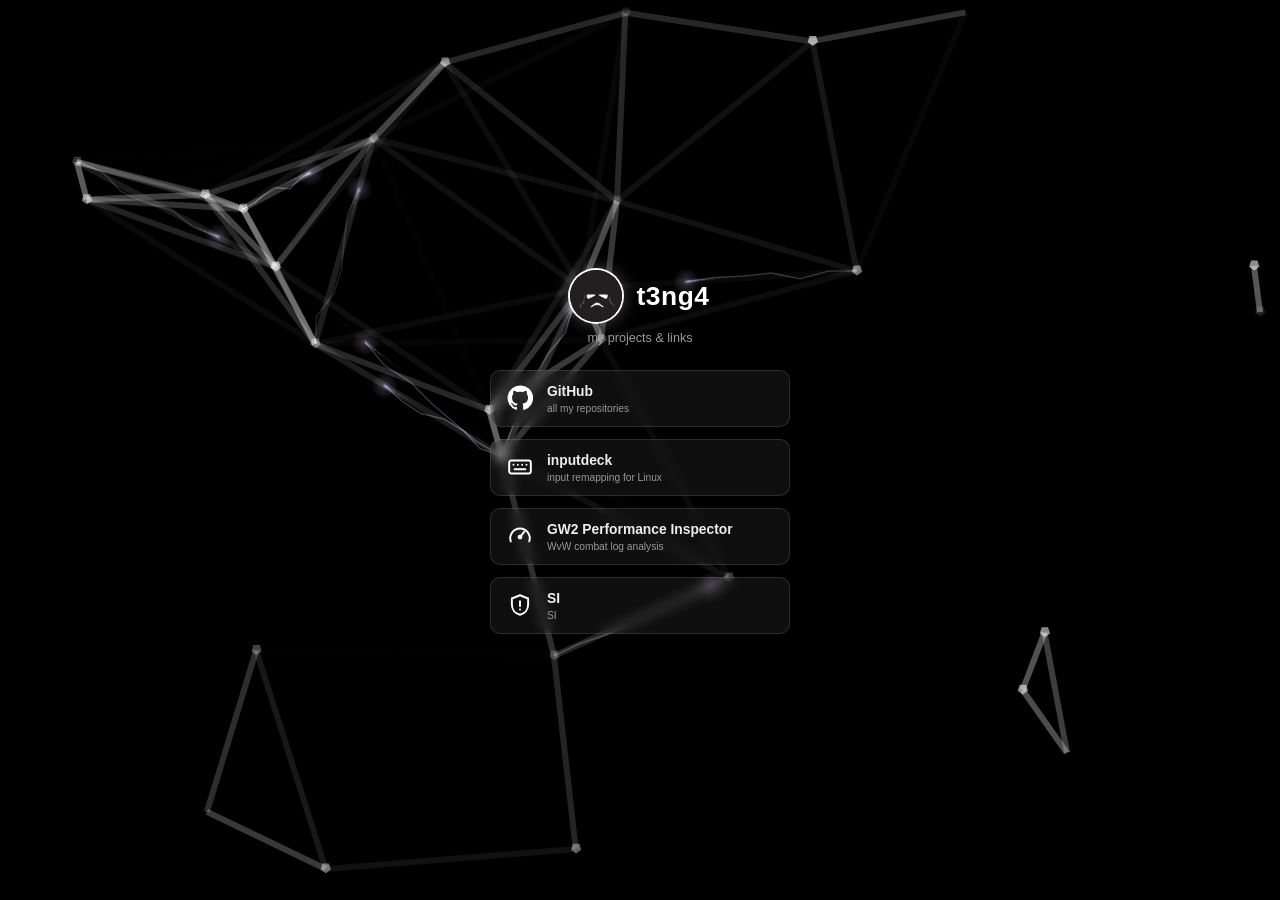
==== commit 0ebb9410: "Add files via upload" ====
--- a/index.html
+++ b/index.html
@@ -6,7 +6,7 @@
   <meta name="description" content="here my link tree.">
   <meta name="author" content="t3ng4" />
   <meta name="viewport" content="width=device-width, initial-scale=1.0">
-  <link rel="stylesheet" media="screen" href="css/style.css?v=9">
+  <link rel="stylesheet" media="screen" href="css/style.css?v=10">
 </head>
 <body>
 
@@ -20,11 +20,12 @@
   <p class="nojs">This page needs JavaScript. My projects are on <a href="https://github.com/t3ng4">GitHub</a>.</p>
 </noscript>
 
-<script src="js/lib/particles.min.js?v=9"></script>
-<script src="js/icons.js?v=9"></script>
-<script src="js/card.js?v=9"></script>
-<script src="js/effects.js?v=9"></script>
-<script src="js/app.js?v=9"></script>
+<script src="js/lib/particles.min.js?v=10"></script>
+<script src="js/icons.js?v=10"></script>
+<script src="js/card.js?v=10"></script>
+<script src="js/effects.js?v=10"></script>
+<script src="js/network.js?v=10"></script>
+<script src="js/app.js?v=10"></script>
 
 </body>
 </html>
